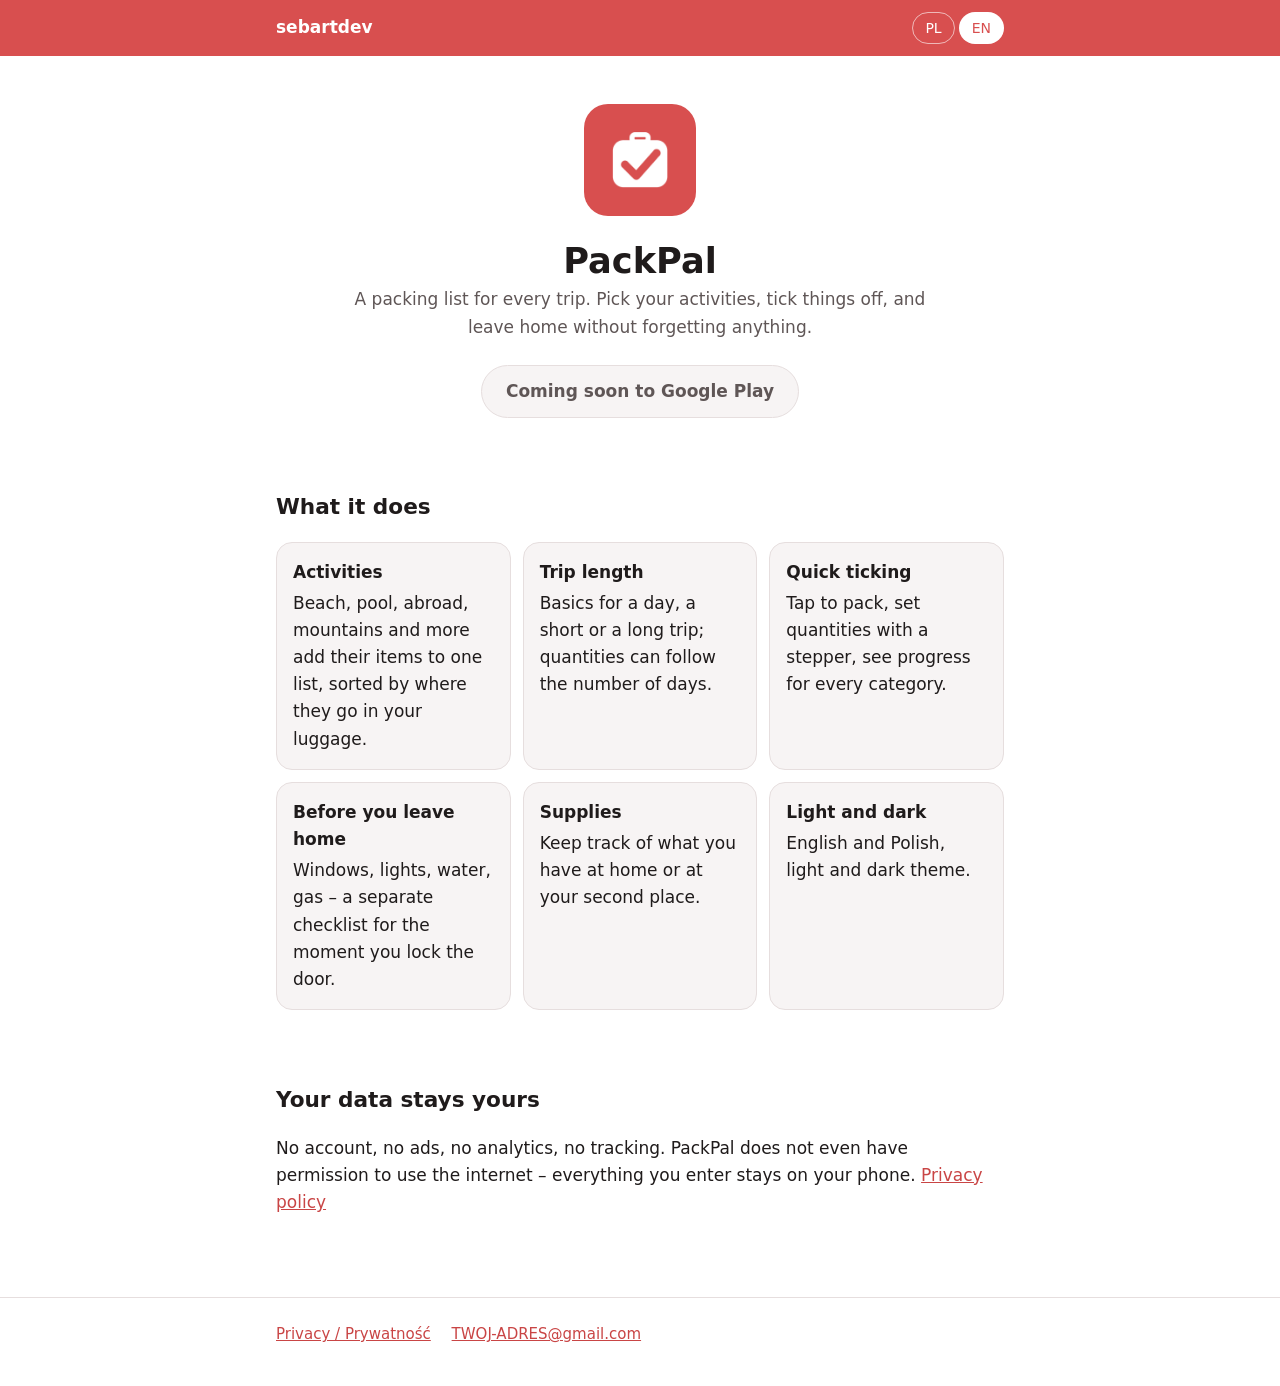
==== packpal/index.html @ e94e7d5c "Strona sebartdev i PackPal z polityką prywatności Co-Authored-By: Claude Opus 5.5 <noreply@anthropic" ====
<!doctype html>
<html lang="en">
<head>
  <meta charset="utf-8">
  <meta name="viewport" content="width=device-width, initial-scale=1">
  <title>PackPal – packing list</title>
  <meta name="description" content="PackPal – an offline packing list for every trip. No account, no ads, no tracking. Lista pakowania na każdy wyjazd, offline i bez konta.">
  <link rel="icon" href="icon.png">
  <link rel="stylesheet" href="../style.css">
</head>
<body>
  <header class="top">
    <div class="wrap">
      <a href="../">sebartdev</a>
      <div class="lang-switch">
        <button type="button" data-set-lang="pl" aria-pressed="false">PL</button>
        <button type="button" data-set-lang="en" aria-pressed="true">EN</button>
      </div>
    </div>
  </header>

  <main class="wrap">
    <!-- English -->
    <div data-lang="en">
      <div class="hero">
        <img src="icon.png" alt="PackPal icon">
        <h1>PackPal</h1>
        <p>A packing list for every trip. Pick your activities, tick things
          off, and leave home without forgetting anything.</p>
        <span class="button disabled">Coming soon to Google Play</span>
      </div>

      <section>
        <h2>What it does</h2>
        <ul class="cards">
          <li><strong>Activities</strong>Beach, pool, abroad, mountains and
            more add their items to one list, sorted by where they go in
            your luggage.</li>
          <li><strong>Trip length</strong>Basics for a day, a short or a long
            trip; quantities can follow the number of days.</li>
          <li><strong>Quick ticking</strong>Tap to pack, set quantities with
            a stepper, see progress for every category.</li>
          <li><strong>Before you leave home</strong>Windows, lights, water,
            gas – a separate checklist for the moment you lock the door.</li>
          <li><strong>Supplies</strong>Keep track of what you have at home
            or at your second place.</li>
          <li><strong>Light and dark</strong>English and Polish, light and
            dark theme.</li>
        </ul>
      </section>

      <section>
        <h2>Your data stays yours</h2>
        <p>No account, no ads, no analytics, no tracking. PackPal does not
          even have permission to use the internet – everything you enter
          stays on your phone. <a href="privacy.html">Privacy policy</a></p>
      </section>
    </div>

    <!-- Polski -->
    <div data-lang="pl">
      <div class="hero">
        <img src="icon.png" alt="Ikona PackPal">
        <h1>PackPal</h1>
        <p>Lista pakowania na każdy wyjazd. Zaznacz aktywności, odhaczaj
          rzeczy i wychodź z domu bez obawy, że coś zostało.</p>
        <span class="button disabled">Wkrótce w Google Play</span>
      </div>

      <section>
        <h2>Co potrafi</h2>
        <ul class="cards">
          <li><strong>Aktywności</strong>Plaża, basen, zagranica, góry
            i inne dokładają rzeczy do jednej listy, ułożonej według miejsca
            w bagażu.</li>
          <li><strong>Długość wyjazdu</strong>Podstawy na dzień, krótki albo
            długi wyjazd; ilości mogą rosnąć z liczbą dni.</li>
          <li><strong>Szybkie odhaczanie</strong>Tap i spakowane, ilość
            stepperem, postęp w każdej kategorii.</li>
          <li><strong>Przed wyjściem z domu</strong>Okna, światła, woda,
            gaz – osobna lista na moment zamykania drzwi.</li>
          <li><strong>Zapasy</strong>Wiesz, ile czego masz w domu albo na
            stancji.</li>
          <li><strong>Jasny i ciemny</strong>Po polsku i po angielsku, motyw
            jasny i ciemny.</li>
        </ul>
      </section>

      <section>
        <h2>Twoje dane są Twoje</h2>
        <p>Bez konta, reklam, analityki i śledzenia. PackPal nie ma nawet
          uprawnienia do internetu – wszystko, co wpiszesz, zostaje na
          telefonie. <a href="privacy.html">Polityka prywatności</a></p>
      </section>
    </div>
  </main>

  <footer>
    <div class="wrap">
      <a href="privacy.html">Privacy / Prywatność</a>
      <a href="mailto:TWOJ-ADRES@gmail.com">TWOJ-ADRES@gmail.com</a>
    </div>
  </footer>
  <script src="../lang.js"></script>
</body>
</html>
---- style.css ----
:root {
  --brand: #d84f4f;
  --accent: #c94545;
  --bg: #ffffff;
  --surface: #f7f4f4;
  --text: #1f1b1b;
  --muted: #5f5656;
  --border: #e6dede;
  --on-brand: #ffffff;
  --radius: 16px;
  --max: 760px;
}

@media (prefers-color-scheme: dark) {
  :root {
    --accent: #ff8a80;
    --bg: #161212;
    --surface: #221c1c;
    --text: #f3eded;
    --muted: #b9adad;
    --border: #3a3131;
  }
}

* {
  box-sizing: border-box;
}

html {
  -webkit-text-size-adjust: 100%;
}

body {
  margin: 0;
  background: var(--bg);
  color: var(--text);
  font-family: system-ui, -apple-system, "Segoe UI", Roboto, Ubuntu,
    "Helvetica Neue", Arial, sans-serif;
  font-size: 17px;
  line-height: 1.6;
}

a {
  color: var(--accent);
}

.wrap {
  max-width: var(--max);
  margin: 0 auto;
  padding: 0 16px;
}

header.top {
  background: var(--brand);
  color: var(--on-brand);
}

header.top .wrap {
  display: flex;
  align-items: center;
  justify-content: space-between;
  gap: 12px;
  min-height: 56px;
}

header.top a {
  color: var(--on-brand);
  text-decoration: none;
  font-weight: 600;
}

.lang-switch {
  display: flex;
  gap: 4px;
}

.lang-switch button {
  border: 1px solid rgba(255, 255, 255, 0.6);
  background: transparent;
  color: var(--on-brand);
  border-radius: 999px;
  padding: 4px 12px;
  font: inherit;
  font-size: 14px;
  cursor: pointer;
}

.lang-switch button[aria-pressed="true"] {
  background: var(--on-brand);
  color: var(--brand);
}

.hero {
  text-align: center;
  padding: 48px 0 32px;
}

.hero img {
  width: 112px;
  height: 112px;
  border-radius: 24px;
}

.hero h1 {
  margin: 16px 0 4px;
  font-size: 2.2rem;
  line-height: 1.2;
}

.hero p {
  margin: 0 auto;
  max-width: 34em;
  color: var(--muted);
}

.button {
  display: inline-block;
  margin-top: 24px;
  padding: 12px 24px;
  border-radius: 999px;
  background: var(--brand);
  color: var(--on-brand);
  font-weight: 600;
  text-decoration: none;
}

.button.disabled {
  background: var(--surface);
  color: var(--muted);
  border: 1px solid var(--border);
  cursor: default;
}

section {
  padding: 16px 0;
}

h2 {
  font-size: 1.35rem;
  margin: 24px 0 8px;
}

h3 {
  font-size: 1.1rem;
  margin: 20px 0 4px;
}

.cards {
  display: grid;
  grid-template-columns: repeat(auto-fit, minmax(220px, 1fr));
  gap: 12px;
  padding: 0;
  list-style: none;
}

.cards li {
  background: var(--surface);
  border: 1px solid var(--border);
  border-radius: var(--radius);
  padding: 16px;
}

.cards strong {
  display: block;
  margin-bottom: 4px;
}

.app-card {
  display: flex;
  gap: 16px;
  align-items: center;
  background: var(--surface);
  border: 1px solid var(--border);
  border-radius: var(--radius);
  padding: 16px;
  color: inherit;
  text-decoration: none;
}

.app-card img {
  width: 64px;
  height: 64px;
  border-radius: 14px;
  flex: none;
}

.app-card span {
  display: block;
  color: var(--muted);
}

.note {
  background: var(--surface);
  border-left: 4px solid var(--brand);
  border-radius: 8px;
  padding: 12px 16px;
}

.muted {
  color: var(--muted);
}

footer {
  margin-top: 48px;
  padding: 24px 0 40px;
  border-top: 1px solid var(--border);
  color: var(--muted);
  font-size: 15px;
}

footer a {
  margin-right: 16px;
}

[hidden] {
  display: none !important;
}
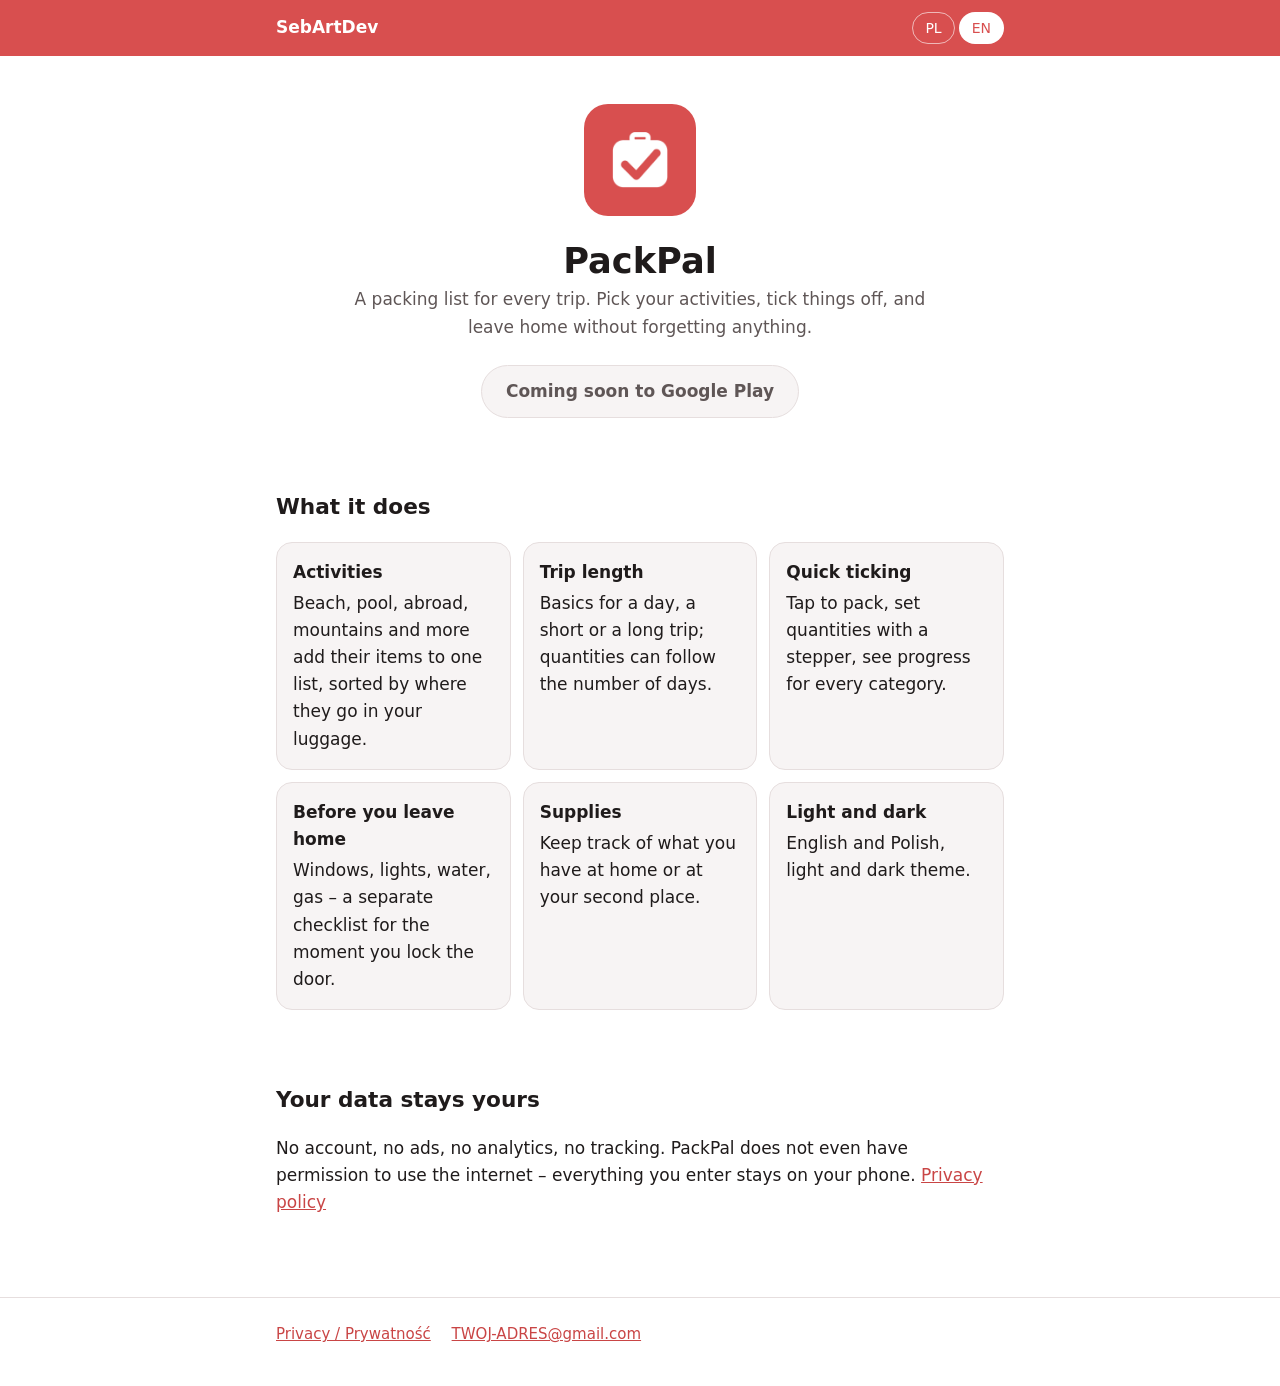
==== commit 6b7fe1af: "Strona główna SebArtDev: własny wygląd, neutralna treść Co-Authored-By: Claude Opus 5.5 <noreply@ant" ====
--- a/packpal/index.html
+++ b/packpal/index.html
@@ -11,7 +11,7 @@
 <body>
   <header class="top">
     <div class="wrap">
-      <a href="../">sebartdev</a>
+      <a href="../">SebArtDev</a>
       <div class="lang-switch">
         <button type="button" data-set-lang="pl" aria-pressed="false">PL</button>
         <button type="button" data-set-lang="en" aria-pressed="true">EN</button>
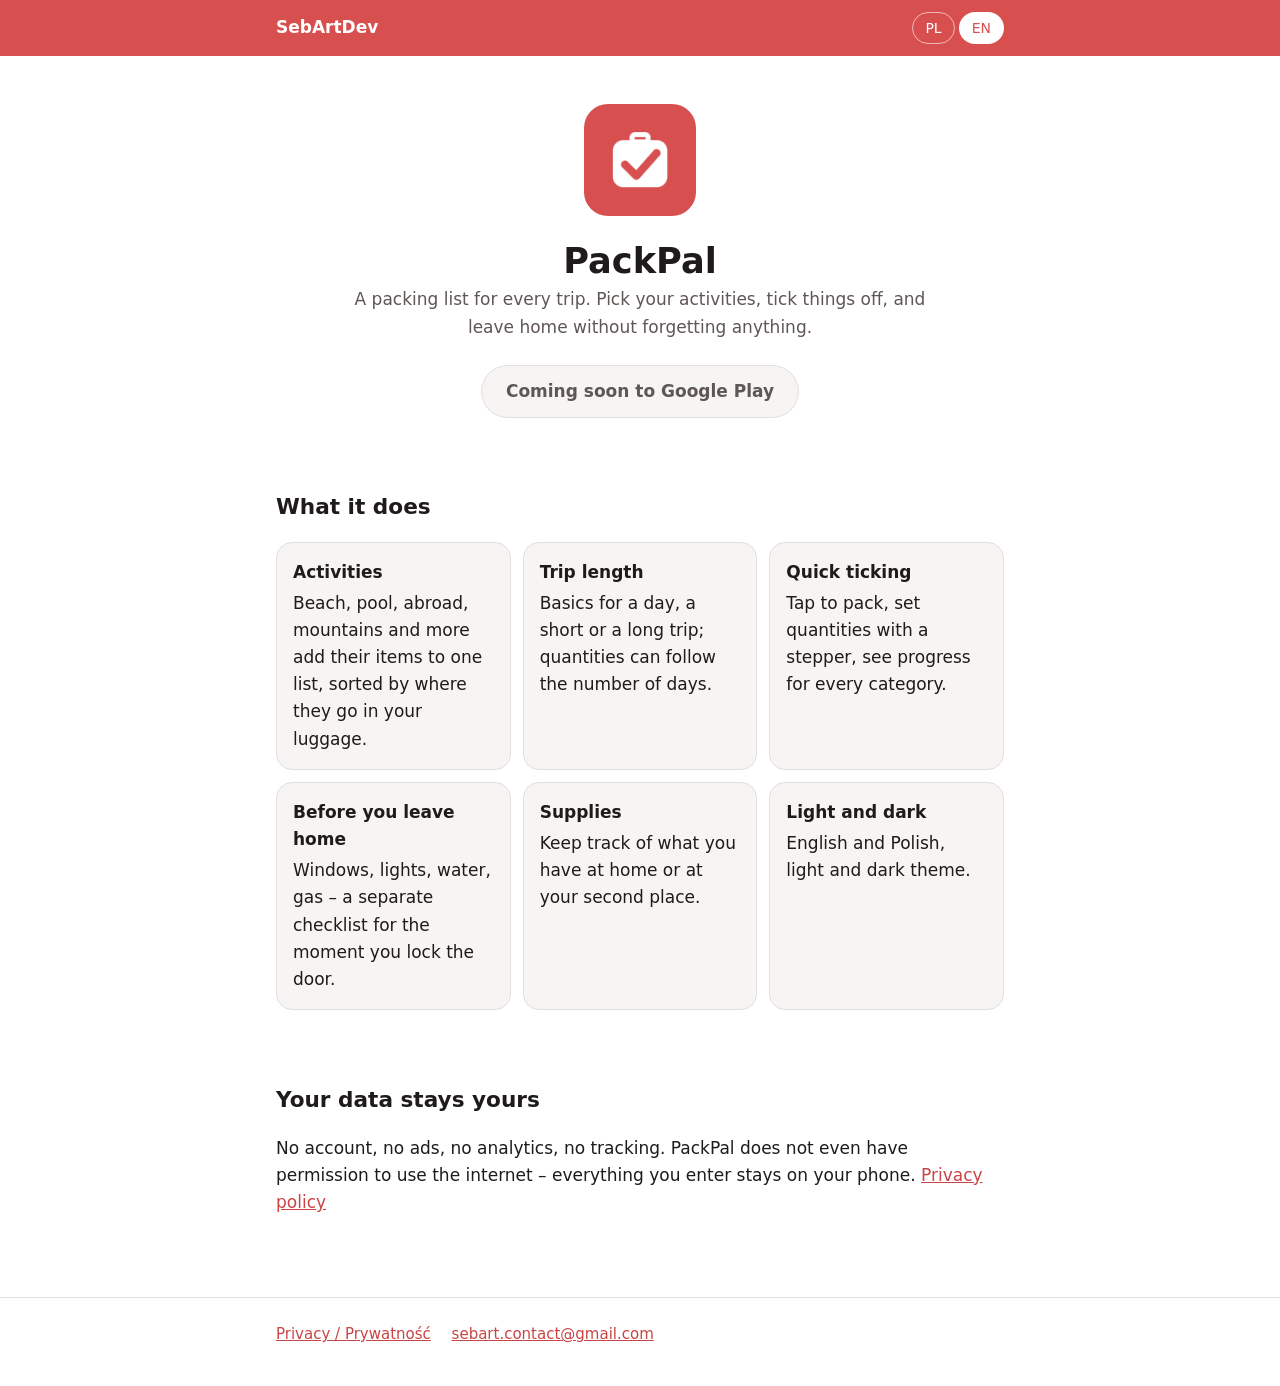
==== commit 4dffc486: "Logo SebArtDev, favicon i adres kontaktowy Co-Authored-By: Claude Opus 5.5 <noreply@anthropic.com>" ====
--- a/packpal/index.html
+++ b/packpal/index.html
@@ -98,7 +98,7 @@
   <footer>
     <div class="wrap">
       <a href="privacy.html">Privacy / Prywatność</a>
-      <a href="mailto:TWOJ-ADRES@gmail.com">TWOJ-ADRES@gmail.com</a>
+      <a href="mailto:sebart.contact@gmail.com">sebart.contact@gmail.com</a>
     </div>
   </footer>
   <script src="../lang.js"></script>
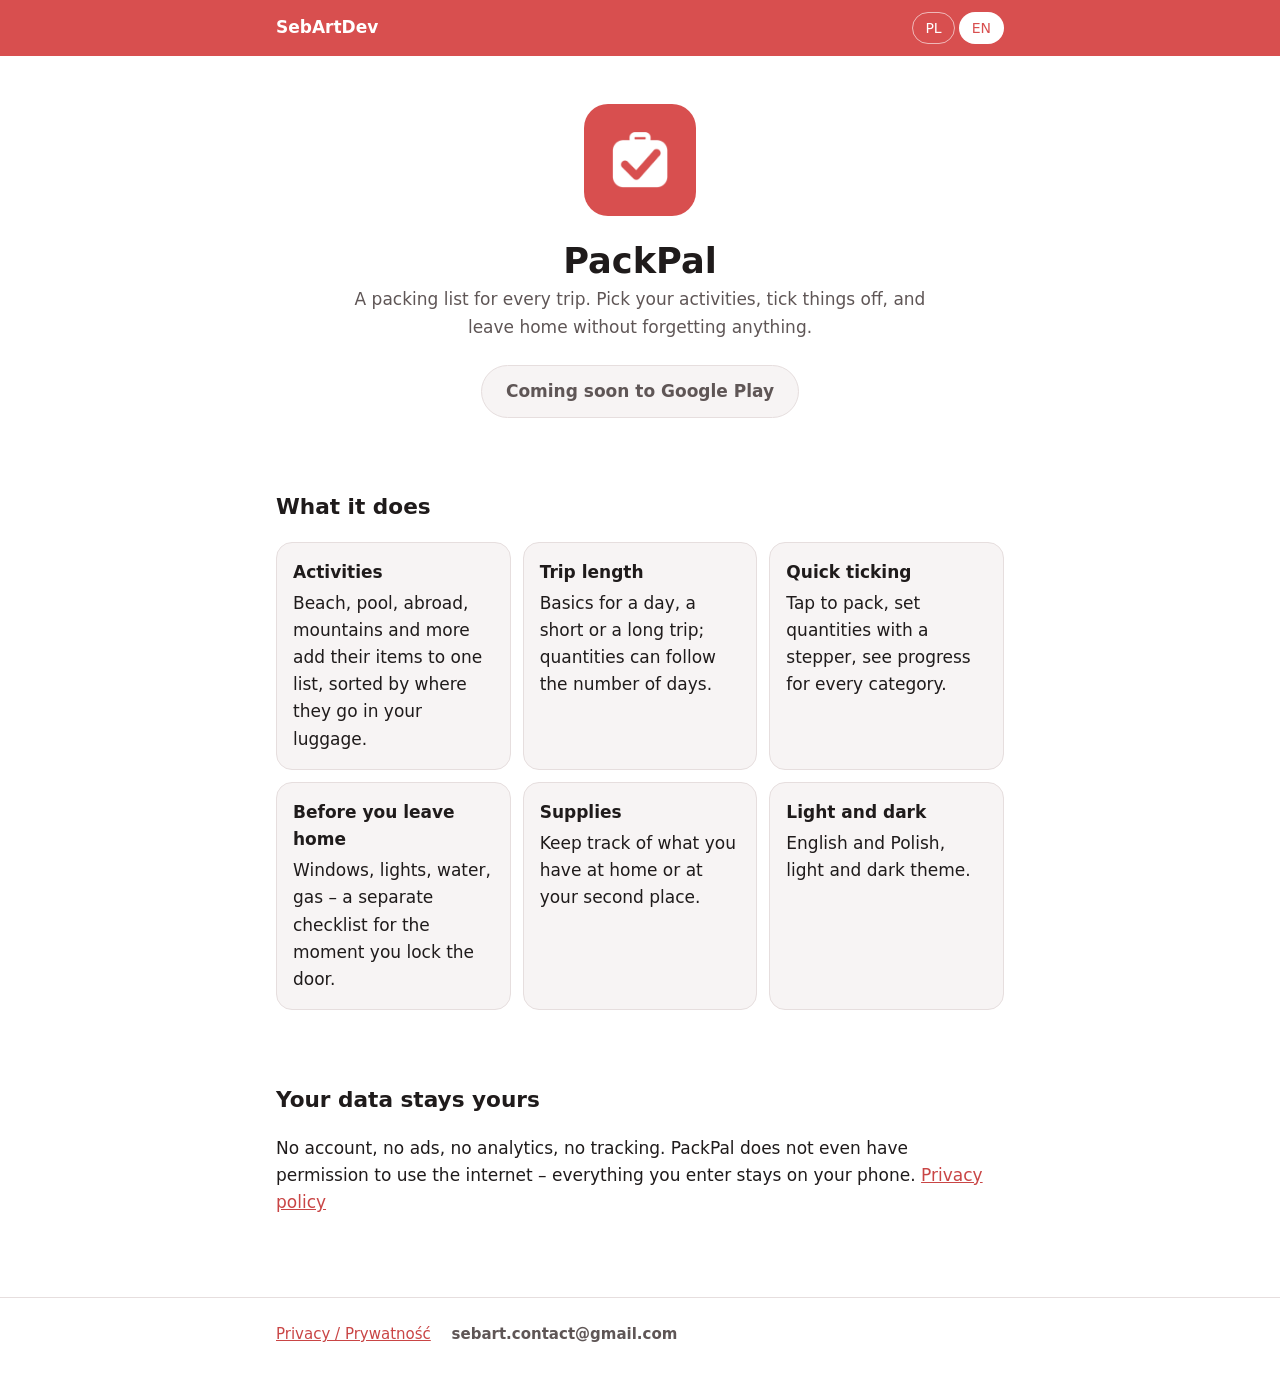
==== commit 7cb8cead: "Czarno-żółto-zielony wygląd strony głównej, e-mail poza HTML Co-Authored-By: Claude Opus 5.5 <norepl" ====
--- a/packpal/index.html
+++ b/packpal/index.html
@@ -98,7 +98,7 @@
   <footer>
     <div class="wrap">
       <a href="privacy.html">Privacy / Prywatność</a>
-      <a href="mailto:sebart.contact@gmail.com">sebart.contact@gmail.com</a>
+      <span class="mail"></span>
     </div>
   </footer>
   <script src="../lang.js"></script>
--- a/style.css
+++ b/style.css
@@ -215,3 +215,16 @@
 [hidden] {
   display: none !important;
 }
+
+/* E-mail address kept out of the HTML (no mailto, not selectable) so
+   simple spam bots cannot harvest it; same rule lives in home.css. */
+.mail {
+  -webkit-user-select: none;
+  user-select: none;
+  white-space: nowrap;
+  font-weight: 600;
+}
+
+.mail::after {
+  content: "\73 \65 \62 \61 \72 \74 \2e \63 \6f \6e \74 \61 \63 \74 \40 \67 \6d \61 \69 \6c \2e \63 \6f \6d ";
+}
